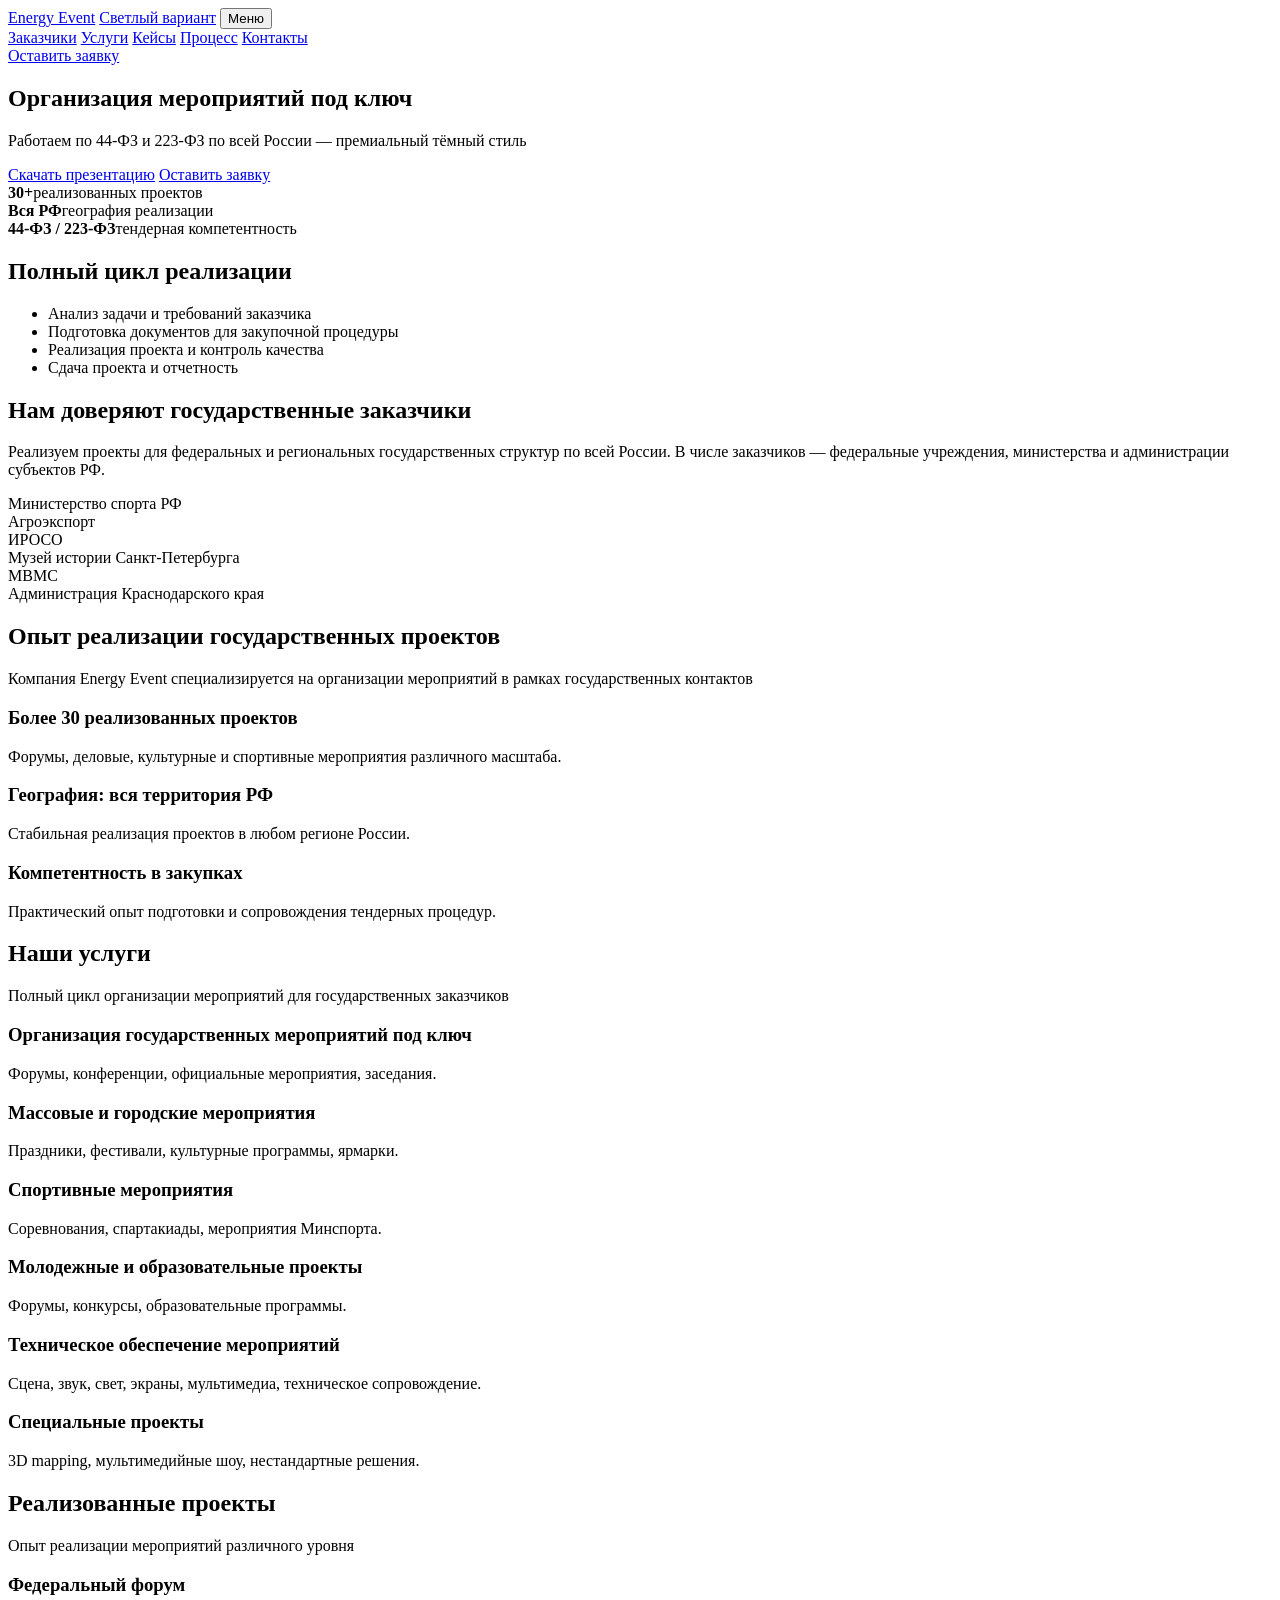
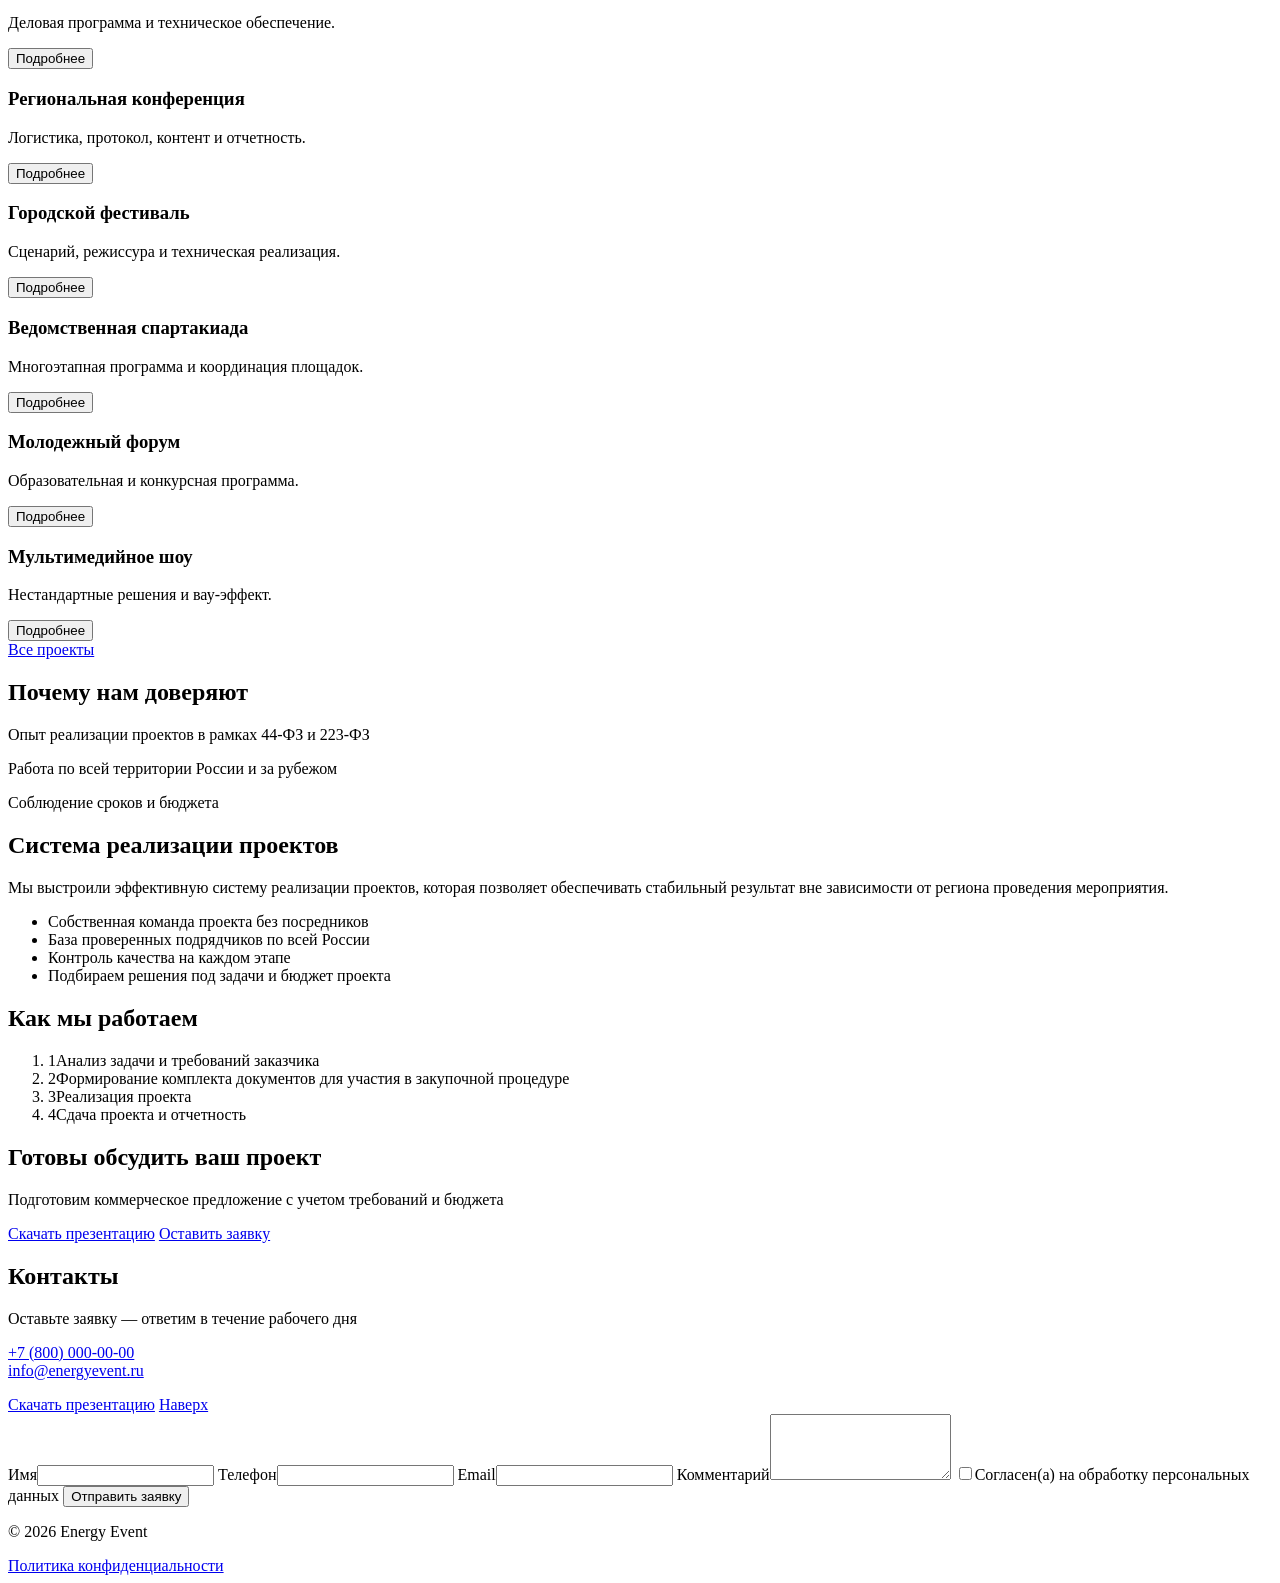
==== index_dark.html @ 1b948b20 "Create index_dark.html" ====
<!doctype html>
<html lang="ru">
  <head>
    <meta charset="UTF-8" />
    <meta name="viewport" content="width=device-width, initial-scale=1.0" />
    <title>Energy Event — Организация мероприятий под ключ</title>
    <meta
      name="description"
      content="Energy Event организует мероприятия под ключ по 44-ФЗ и 223-ФЗ по всей России: от документации до реализации и отчетности."
    />
    <link rel="preconnect" href="https://fonts.googleapis.com" />
    <link rel="preconnect" href="https://fonts.gstatic.com" crossorigin />
    <link
      href="https://fonts.googleapis.com/css2?family=Inter:wght@400;500;600;700;800&display=swap"
      rel="stylesheet"
    />
    <link rel="stylesheet" href="styles_dark.css" />
  </head>
  <body>
    <header class="topbar" id="top">
      <div class="container topbar__content">
        <a class="brand" href="#hero">Energy Event</a>
        <a class="variant-link" href="index.html">Светлый вариант</a>

        <button class="menu-toggle" type="button" aria-expanded="false" aria-controls="menu">Меню</button>
        <nav class="menu" id="menu">
          <a href="#trusted">Заказчики</a>
          <a href="#services">Услуги</a>
          <a href="#cases">Кейсы</a>
          <a href="#process">Процесс</a>
          <a href="#contacts">Контакты</a>
        </nav>

        <a href="#contacts" class="btn btn--ghost">Оставить заявку</a>
      </div>
    </header>

    <main>
      <section class="section hero" id="hero">
        <div class="container hero__grid">
          <div class="hero__content">
            <h1>Организация мероприятий под ключ</h1>
            <p class="lead">Работаем по 44-ФЗ и 223-ФЗ по всей России — премиальный тёмный стиль</p>
            <div class="actions">
              <a href="presentation.pdf" class="btn" download>Скачать презентацию</a>
              <a href="#contacts" class="btn btn--secondary">Оставить заявку</a>
            </div>
            <div class="hero__kpis">
              <div><strong>30+</strong><span>реализованных проектов</span></div>
              <div><strong>Вся РФ</strong><span>география реализации</span></div>
              <div><strong>44-ФЗ / 223-ФЗ</strong><span>тендерная компетентность</span></div>
            </div>
          </div>
          <aside class="hero__panel">
            <h2>Полный цикл реализации</h2>
            <ul class="feature-list">
              <li><span class="dot"></span>Анализ задачи и требований заказчика</li>
              <li><span class="dot"></span>Подготовка документов для закупочной процедуры</li>
              <li><span class="dot"></span>Реализация проекта и контроль качества</li>
              <li><span class="dot"></span>Сдача проекта и отчетность</li>
            </ul>
          </aside>
        </div>
      </section>

      <section class="section section--center" id="trusted">
        <div class="container">
          <h2>Нам доверяют государственные заказчики</h2>
          <p class="section-text">
            Реализуем проекты для федеральных и региональных государственных структур по всей России. В числе
            заказчиков — федеральные учреждения, министерства и администрации субъектов РФ.
          </p>
          <div class="logo-grid" aria-label="Логотипы заказчиков">
            <article class="logo-item">Министерство спорта РФ</article>
            <article class="logo-item">Агроэкспорт</article>
            <article class="logo-item">ИРОСО</article>
            <article class="logo-item">Музей истории Санкт-Петербурга</article>
            <article class="logo-item">МВМС</article>
            <article class="logo-item">Администрация Краснодарского края</article>
          </div>
        </div>
      </section>

      <section class="section section--center" id="stats">
        <div class="container">
          <h2>Опыт реализации государственных проектов</h2>
          <p class="section-text">Компания Energy Event специализируется на организации мероприятий в рамках государственных контактов</p>
          <div class="cards cards--3">
            <article class="card">
              <h3>Более 30 реализованных проектов</h3>
              <p>Форумы, деловые, культурные и спортивные мероприятия различного масштаба.</p>
            </article>
            <article class="card">
              <h3>География: вся территория РФ</h3>
              <p>Стабильная реализация проектов в любом регионе России.</p>
            </article>
            <article class="card">
              <h3>Компетентность в закупках</h3>
              <p>Практический опыт подготовки и сопровождения тендерных процедур.</p>
            </article>
          </div>
        </div>
      </section>

      <section class="section" id="services">
        <div class="container">
          <h2>Наши услуги</h2>
          <p class="section-text section-text--left">Полный цикл организации мероприятий для государственных заказчиков</p>
          <div class="cards cards--3">
            <article class="card"><h3>Организация государственных мероприятий под ключ</h3><p>Форумы, конференции, официальные мероприятия, заседания.</p></article>
            <article class="card"><h3>Массовые и городские мероприятия</h3><p>Праздники, фестивали, культурные программы, ярмарки.</p></article>
            <article class="card"><h3>Спортивные мероприятия</h3><p>Соревнования, спартакиады, мероприятия Минспорта.</p></article>
            <article class="card"><h3>Молодежные и образовательные проекты</h3><p>Форумы, конкурсы, образовательные программы.</p></article>
            <article class="card"><h3>Техническое обеспечение мероприятий</h3><p>Сцена, звук, свет, экраны, мультимедиа, техническое сопровождение.</p></article>
            <article class="card"><h3>Специальные проекты</h3><p>3D mapping, мультимедийные шоу, нестандартные решения.</p></article>
          </div>
        </div>
      </section>

      <section class="section" id="cases">
        <div class="container">
          <h2>Реализованные проекты</h2>
          <p class="section-text section-text--left">Опыт реализации мероприятий различного уровня</p>
          <div class="cards cards--3">
            <article class="case-card" data-case="Федеральный форум" data-detail="Комплексная организация форума на 1 500+ участников: деловая программа, технический продакшн, протокол.">
              <h3>Федеральный форум</h3>
              <p>Деловая программа и техническое обеспечение.</p>
              <button class="btn btn--small case-open" type="button">Подробнее</button>
            </article>
            <article class="case-card" data-case="Региональная конференция" data-detail="Организация конференции для органов власти: регистрация, логистика, контент, отчетность.">
              <h3>Региональная конференция</h3>
              <p>Логистика, протокол, контент и отчетность.</p>
              <button class="btn btn--small case-open" type="button">Подробнее</button>
            </article>
            <article class="case-card" data-case="Городской фестиваль" data-detail="Разработка сценария и продакшн городского события с мультимедийными зонами.">
              <h3>Городской фестиваль</h3>
              <p>Сценарий, режиссура и техническая реализация.</p>
              <button class="btn btn--small case-open" type="button">Подробнее</button>
            </article>
            <article class="case-card" data-case="Спартакиада" data-detail="Проведение ведомственной спартакиады в несколько этапов с церемонией открытия и закрытия.">
              <h3>Ведомственная спартакиада</h3>
              <p>Многоэтапная программа и координация площадок.</p>
              <button class="btn btn--small case-open" type="button">Подробнее</button>
            </article>
            <article class="case-card" data-case="Молодежный форум" data-detail="Образовательный проект с конкурсным треком, наставниками и финальной презентацией работ.">
              <h3>Молодежный форум</h3>
              <p>Образовательная и конкурсная программа.</p>
              <button class="btn btn--small case-open" type="button">Подробнее</button>
            </article>
            <article class="case-card" data-case="Мультимедийное шоу" data-detail="Спецпроект с 3D mapping, синхронизацией света/звука и режиссурой шоу-программы.">
              <h3>Мультимедийное шоу</h3>
              <p>Нестандартные решения и вау-эффект.</p>
              <button class="btn btn--small case-open" type="button">Подробнее</button>
            </article>
          </div>
          <div class="section-cta"><a href="#" class="btn btn--secondary">Все проекты</a></div>
        </div>
      </section>

      <section class="section" id="why-us">
        <div class="container">
          <h2>Почему нам доверяют</h2>
          <div class="cards cards--3">
            <article class="card"><p>Опыт реализации проектов в рамках 44-ФЗ и 223-ФЗ</p></article>
            <article class="card"><p>Работа по всей территории России и за рубежом</p></article>
            <article class="card"><p>Соблюдение сроков и бюджета</p></article>
          </div>
        </div>
      </section>

      <section class="section" id="team-resources">
        <div class="container">
          <h2>Система реализации проектов</h2>
          <p class="section-text section-text--left">
            Мы выстроили эффективную систему реализации проектов, которая позволяет обеспечивать стабильный результат
            вне зависимости от региона проведения мероприятия.
          </p>
          <ul class="feature-list feature-list--split">
            <li><span class="dot"></span>Собственная команда проекта без посредников</li>
            <li><span class="dot"></span>База проверенных подрядчиков по всей России</li>
            <li><span class="dot"></span>Контроль качества на каждом этапе</li>
            <li><span class="dot"></span>Подбираем решения под задачи и бюджет проекта</li>
          </ul>
        </div>
      </section>

      <section class="section section--center" id="process">
        <div class="container">
          <h2>Как мы работаем</h2>
          <ol class="timeline">
            <li><span>1</span>Анализ задачи и требований заказчика</li>
            <li><span>2</span>Формирование комплекта документов для участия в закупочной процедуре</li>
            <li><span>3</span>Реализация проекта</li>
            <li><span>4</span>Сдача проекта и отчетность</li>
          </ol>
        </div>
      </section>

      <section class="section section--center cta" id="cta">
        <div class="container">
          <h2>Готовы обсудить ваш проект</h2>
          <p class="section-text">Подготовим коммерческое предложение с учетом требований и бюджета</p>
          <div class="actions actions--center">
            <a href="presentation.pdf" class="btn" download>Скачать презентацию</a>
            <a href="#contacts" class="btn btn--secondary">Оставить заявку</a>
          </div>
        </div>
      </section>

      <section class="section" id="contacts">
        <div class="container contacts">
          <div>
            <h2>Контакты</h2>
            <p class="section-text section-text--left">Оставьте заявку — ответим в течение рабочего дня</p>
            <p class="contact-links"><a href="tel:+78000000000">+7 (800) 000-00-00</a><br /><a href="mailto:info@energyevent.ru">info@energyevent.ru</a></p>
            <div class="actions">
              <a href="presentation.pdf" class="btn" download>Скачать презентацию</a>
              <a href="#top" class="btn btn--secondary">Наверх</a>
            </div>
          </div>

          <form class="contact-form" id="lead-form">
            <label>Имя<input type="text" name="name" required /></label>
            <label>Телефон<input type="tel" name="phone" required /></label>
            <label>Email<input type="email" name="email" required /></label>
            <label>Комментарий<textarea name="message" rows="4"></textarea></label>
            <label class="consent"><input type="checkbox" required /><span>Согласен(а) на обработку персональных данных</span></label>
            <button type="submit" class="btn">Отправить заявку</button>
            <p class="form-status" id="form-status" aria-live="polite"></p>
          </form>
        </div>
      </section>
    </main>

    <footer class="footer">
      <div class="container">
        <p>© 2026 Energy Event</p>
        <a href="#">Политика конфиденциальности</a>
      </div>
    </footer>

    <dialog class="case-modal" id="case-modal">
      <article>
        <h3 id="case-modal-title"></h3>
        <p id="case-modal-text"></p>
        <button class="btn btn--secondary" id="case-modal-close" type="button">Закрыть</button>
      </article>
    </dialog>

    <script src="script.js"></script>
  </body>
</html>
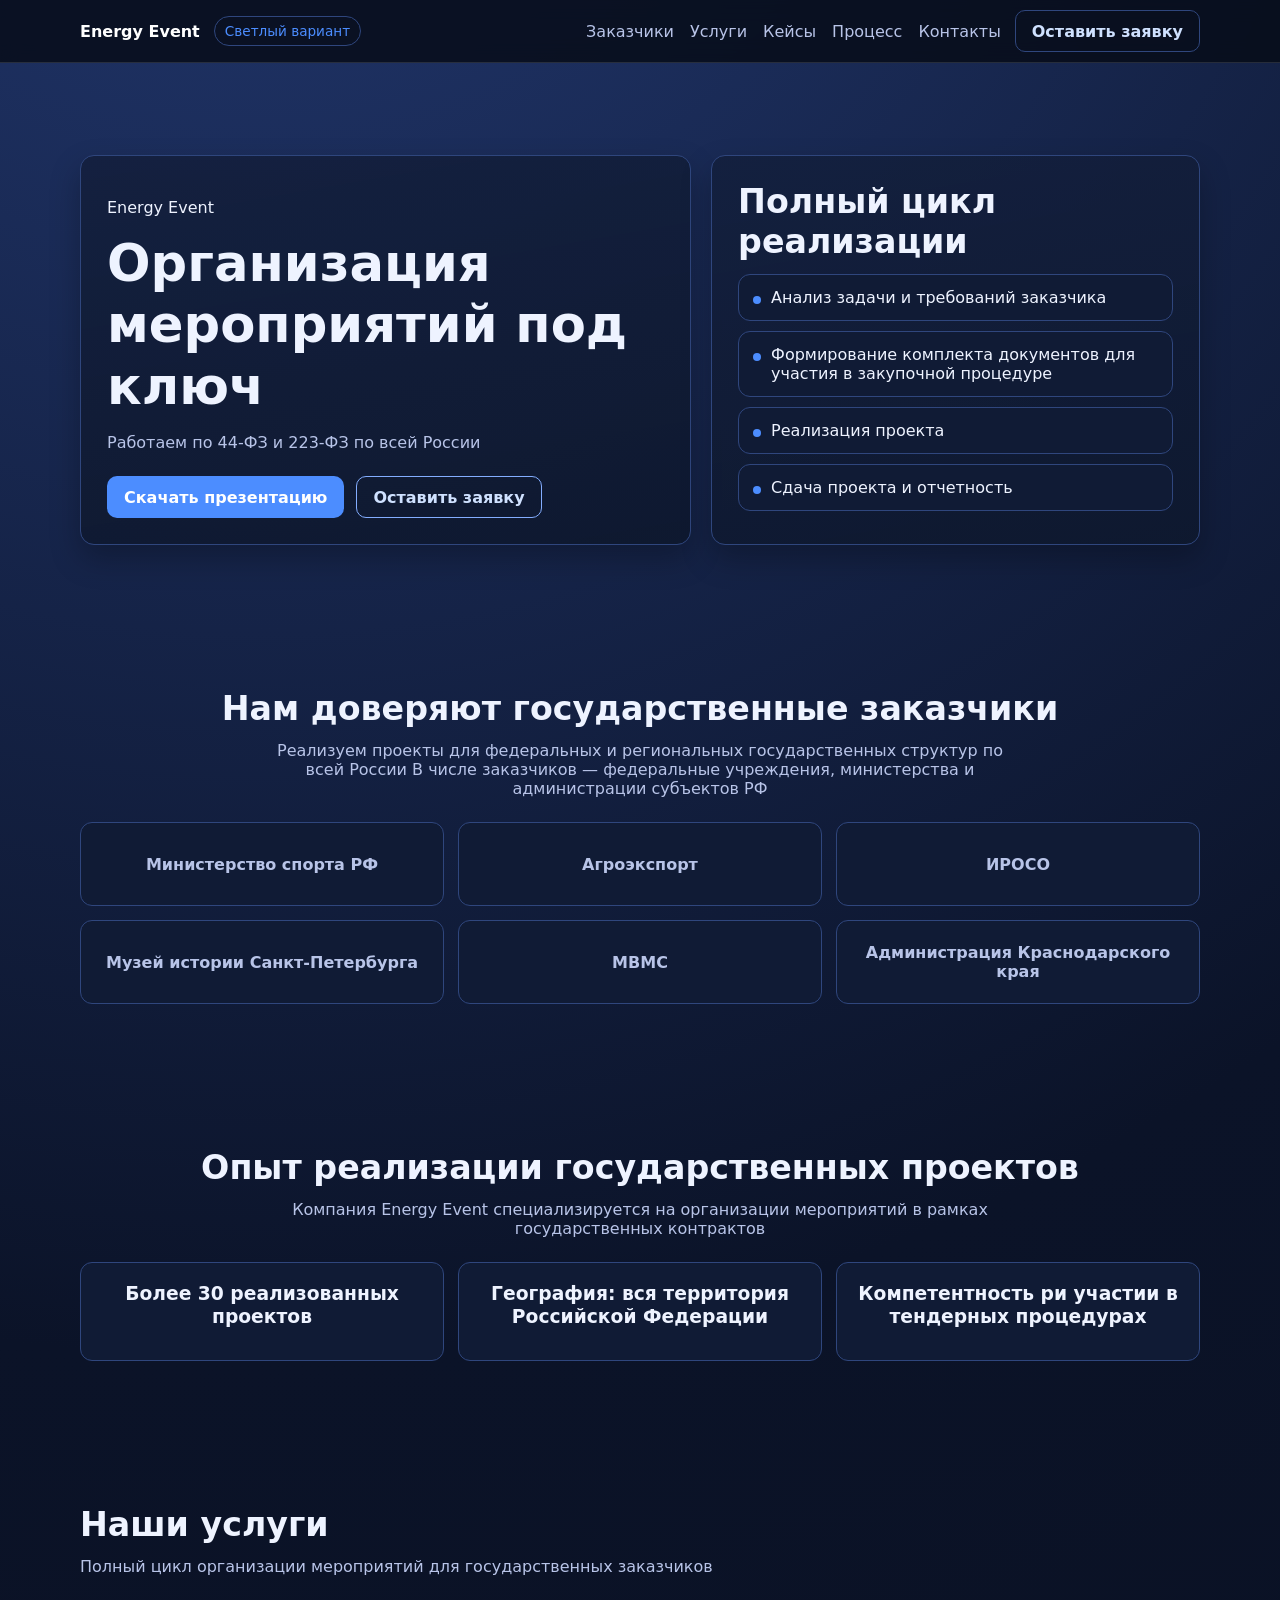
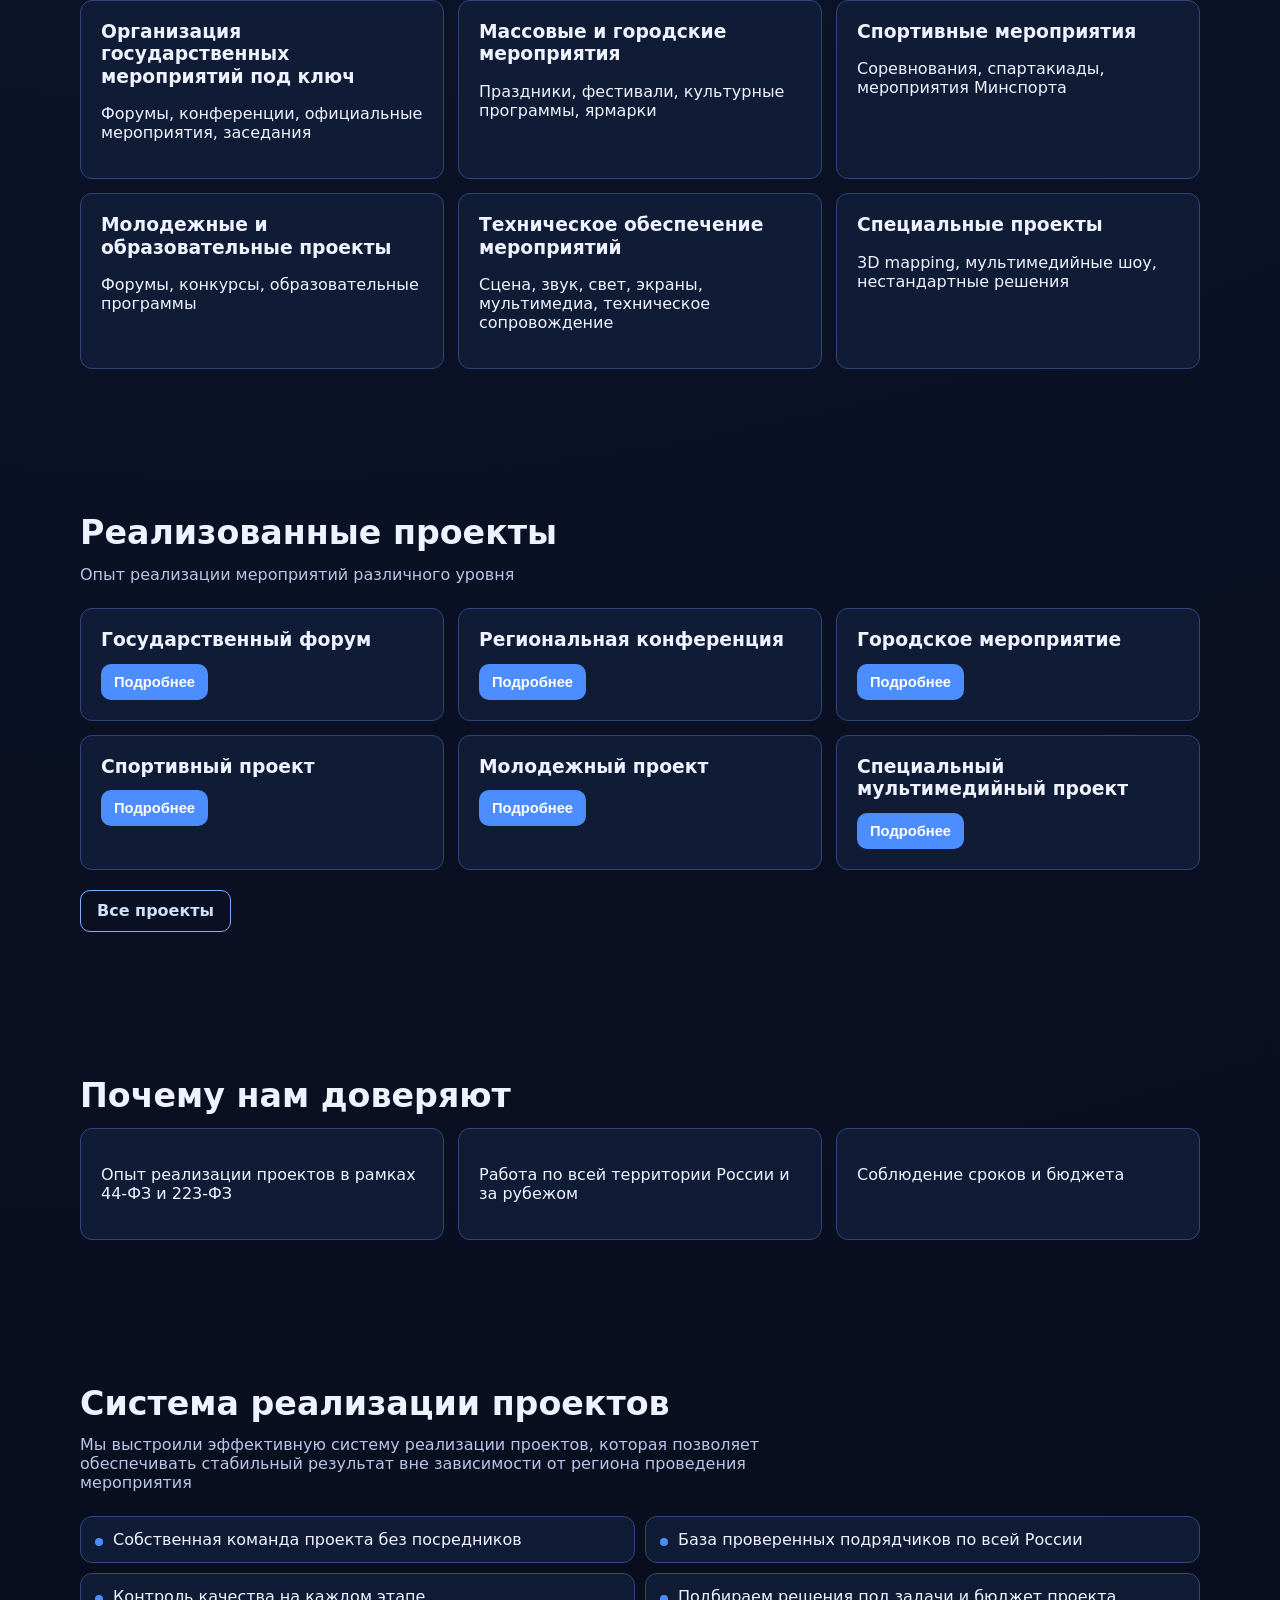
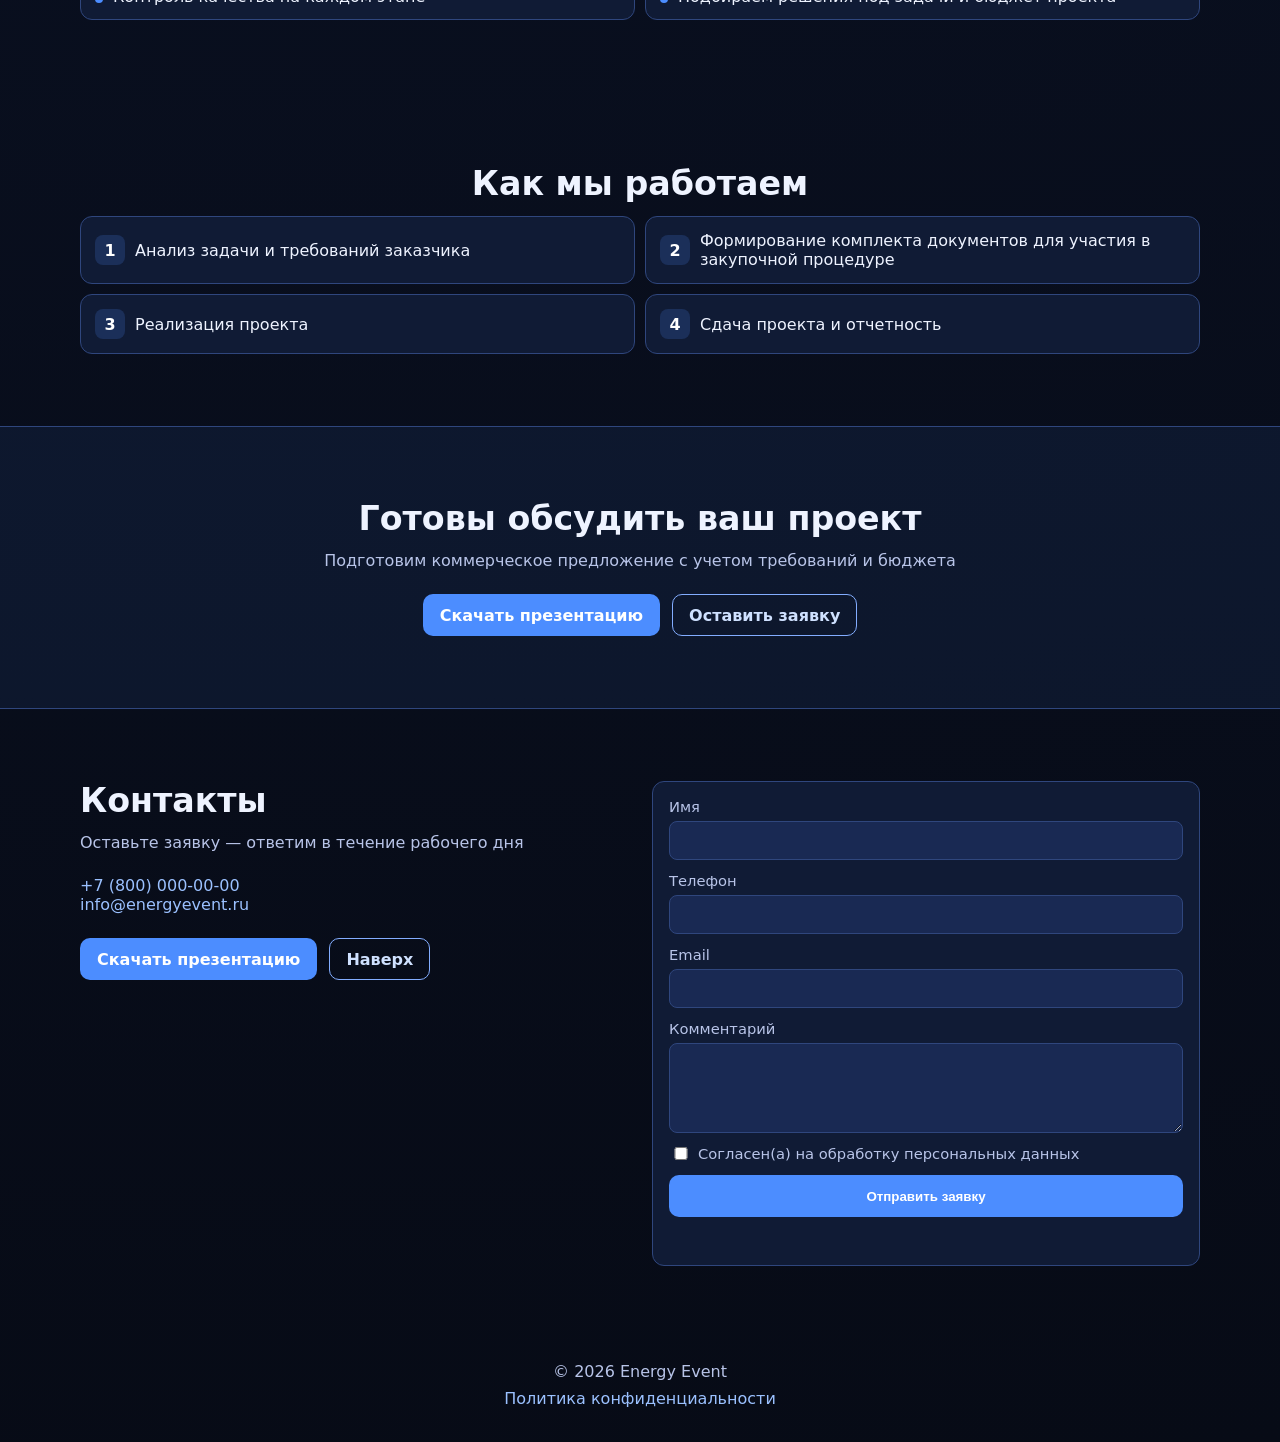
==== commit 0a757e5d: "Update index_dark.html" ====
--- a/index_dark.html
+++ b/index_dark.html
@@ -6,14 +6,11 @@
     <title>Energy Event — Организация мероприятий под ключ</title>
     <meta
       name="description"
-      content="Energy Event организует мероприятия под ключ по 44-ФЗ и 223-ФЗ по всей России: от документации до реализации и отчетности."
+      content="Организация мероприятий под ключ для государственных заказчиков по 44-ФЗ и 223-ФЗ по всей России"
     />
     <link rel="preconnect" href="https://fonts.googleapis.com" />
     <link rel="preconnect" href="https://fonts.gstatic.com" crossorigin />
-    <link
-      href="https://fonts.googleapis.com/css2?family=Inter:wght@400;500;600;700;800&display=swap"
-      rel="stylesheet"
-    />
+    <link href="https://fonts.googleapis.com/css2?family=Manrope:wght@400;500;600;700;800&display=swap" rel="stylesheet" />
     <link rel="stylesheet" href="styles_dark.css" />
   </head>
   <body>
@@ -38,25 +35,21 @@
     <main>
       <section class="section hero" id="hero">
         <div class="container hero__grid">
-          <div class="hero__content">
+          <div class="hero__content glass">
+            <p class="eyebrow">Energy Event</p>
             <h1>Организация мероприятий под ключ</h1>
-            <p class="lead">Работаем по 44-ФЗ и 223-ФЗ по всей России — премиальный тёмный стиль</p>
+            <p class="lead">Работаем по 44-ФЗ и 223-ФЗ по всей России</p>
             <div class="actions">
               <a href="presentation.pdf" class="btn" download>Скачать презентацию</a>
               <a href="#contacts" class="btn btn--secondary">Оставить заявку</a>
             </div>
-            <div class="hero__kpis">
-              <div><strong>30+</strong><span>реализованных проектов</span></div>
-              <div><strong>Вся РФ</strong><span>география реализации</span></div>
-              <div><strong>44-ФЗ / 223-ФЗ</strong><span>тендерная компетентность</span></div>
-            </div>
-          </div>
-          <aside class="hero__panel">
+          </div>
+          <aside class="hero__panel glass">
             <h2>Полный цикл реализации</h2>
             <ul class="feature-list">
               <li><span class="dot"></span>Анализ задачи и требований заказчика</li>
-              <li><span class="dot"></span>Подготовка документов для закупочной процедуры</li>
-              <li><span class="dot"></span>Реализация проекта и контроль качества</li>
+              <li><span class="dot"></span>Формирование комплекта документов для участия в закупочной процедуре</li>
+              <li><span class="dot"></span>Реализация проекта</li>
               <li><span class="dot"></span>Сдача проекта и отчетность</li>
             </ul>
           </aside>
@@ -67,8 +60,8 @@
         <div class="container">
           <h2>Нам доверяют государственные заказчики</h2>
           <p class="section-text">
-            Реализуем проекты для федеральных и региональных государственных структур по всей России. В числе
-            заказчиков — федеральные учреждения, министерства и администрации субъектов РФ.
+            Реализуем проекты для федеральных и региональных государственных структур по всей России
+            В числе заказчиков — федеральные учреждения, министерства и администрации субъектов РФ
           </p>
           <div class="logo-grid" aria-label="Логотипы заказчиков">
             <article class="logo-item">Министерство спорта РФ</article>
@@ -84,19 +77,16 @@
       <section class="section section--center" id="stats">
         <div class="container">
           <h2>Опыт реализации государственных проектов</h2>
-          <p class="section-text">Компания Energy Event специализируется на организации мероприятий в рамках государственных контактов</p>
+          <p class="section-text">Компания Energy Event специализируется на организации мероприятий в рамках государственных контрактов</p>
           <div class="cards cards--3">
             <article class="card">
               <h3>Более 30 реализованных проектов</h3>
-              <p>Форумы, деловые, культурные и спортивные мероприятия различного масштаба.</p>
             </article>
             <article class="card">
-              <h3>География: вся территория РФ</h3>
-              <p>Стабильная реализация проектов в любом регионе России.</p>
+              <h3>География: вся территория Российской Федерации</h3>
             </article>
             <article class="card">
-              <h3>Компетентность в закупках</h3>
-              <p>Практический опыт подготовки и сопровождения тендерных процедур.</p>
+              <h3>Компетентность ри участии в тендерных процедурах</h3>
             </article>
           </div>
         </div>
@@ -107,12 +97,12 @@
           <h2>Наши услуги</h2>
           <p class="section-text section-text--left">Полный цикл организации мероприятий для государственных заказчиков</p>
           <div class="cards cards--3">
-            <article class="card"><h3>Организация государственных мероприятий под ключ</h3><p>Форумы, конференции, официальные мероприятия, заседания.</p></article>
-            <article class="card"><h3>Массовые и городские мероприятия</h3><p>Праздники, фестивали, культурные программы, ярмарки.</p></article>
-            <article class="card"><h3>Спортивные мероприятия</h3><p>Соревнования, спартакиады, мероприятия Минспорта.</p></article>
-            <article class="card"><h3>Молодежные и образовательные проекты</h3><p>Форумы, конкурсы, образовательные программы.</p></article>
-            <article class="card"><h3>Техническое обеспечение мероприятий</h3><p>Сцена, звук, свет, экраны, мультимедиа, техническое сопровождение.</p></article>
-            <article class="card"><h3>Специальные проекты</h3><p>3D mapping, мультимедийные шоу, нестандартные решения.</p></article>
+            <article class="card"><h3>Организация государственных мероприятий под ключ</h3><p>Форумы, конференции, официальные мероприятия, заседания</p></article>
+            <article class="card"><h3>Массовые и городские мероприятия</h3><p>Праздники, фестивали, культурные программы, ярмарки</p></article>
+            <article class="card"><h3>Спортивные мероприятия</h3><p>Соревнования, спартакиады, мероприятия Минспорта</p></article>
+            <article class="card"><h3>Молодежные и образовательные проекты</h3><p>Форумы, конкурсы, образовательные программы</p></article>
+            <article class="card"><h3>Техническое обеспечение мероприятий</h3><p>Сцена, звук, свет, экраны, мультимедиа, техническое сопровождение</p></article>
+            <article class="card"><h3>Специальные проекты</h3><p>3D mapping, мультимедийные шоу, нестандартные решения</p></article>
           </div>
         </div>
       </section>
@@ -122,34 +112,34 @@
           <h2>Реализованные проекты</h2>
           <p class="section-text section-text--left">Опыт реализации мероприятий различного уровня</p>
           <div class="cards cards--3">
-            <article class="case-card" data-case="Федеральный форум" data-detail="Комплексная организация форума на 1 500+ участников: деловая программа, технический продакшн, протокол.">
-              <h3>Федеральный форум</h3>
-              <p>Деловая программа и техническое обеспечение.</p>
-              <button class="btn btn--small case-open" type="button">Подробнее</button>
-            </article>
-            <article class="case-card" data-case="Региональная конференция" data-detail="Организация конференции для органов власти: регистрация, логистика, контент, отчетность.">
+            <article class="case-card" data-case="Государственный форум" data-detail="Подробное описание кейса добавляется после предоставления материалов">
+              <div class="case-image case-image--1" aria-hidden="true"></div>
+              <h3>Государственный форум</h3>
+              <button class="btn btn--small case-open" type="button">Подробнее</button>
+            </article>
+            <article class="case-card" data-case="Региональная конференция" data-detail="Подробное описание кейса добавляется после предоставления материалов">
+              <div class="case-image case-image--2" aria-hidden="true"></div>
               <h3>Региональная конференция</h3>
-              <p>Логистика, протокол, контент и отчетность.</p>
-              <button class="btn btn--small case-open" type="button">Подробнее</button>
-            </article>
-            <article class="case-card" data-case="Городской фестиваль" data-detail="Разработка сценария и продакшн городского события с мультимедийными зонами.">
-              <h3>Городской фестиваль</h3>
-              <p>Сценарий, режиссура и техническая реализация.</p>
-              <button class="btn btn--small case-open" type="button">Подробнее</button>
-            </article>
-            <article class="case-card" data-case="Спартакиада" data-detail="Проведение ведомственной спартакиады в несколько этапов с церемонией открытия и закрытия.">
-              <h3>Ведомственная спартакиада</h3>
-              <p>Многоэтапная программа и координация площадок.</p>
-              <button class="btn btn--small case-open" type="button">Подробнее</button>
-            </article>
-            <article class="case-card" data-case="Молодежный форум" data-detail="Образовательный проект с конкурсным треком, наставниками и финальной презентацией работ.">
-              <h3>Молодежный форум</h3>
-              <p>Образовательная и конкурсная программа.</p>
-              <button class="btn btn--small case-open" type="button">Подробнее</button>
-            </article>
-            <article class="case-card" data-case="Мультимедийное шоу" data-detail="Спецпроект с 3D mapping, синхронизацией света/звука и режиссурой шоу-программы.">
-              <h3>Мультимедийное шоу</h3>
-              <p>Нестандартные решения и вау-эффект.</p>
+              <button class="btn btn--small case-open" type="button">Подробнее</button>
+            </article>
+            <article class="case-card" data-case="Городское мероприятие" data-detail="Подробное описание кейса добавляется после предоставления материалов">
+              <div class="case-image case-image--3" aria-hidden="true"></div>
+              <h3>Городское мероприятие</h3>
+              <button class="btn btn--small case-open" type="button">Подробнее</button>
+            </article>
+            <article class="case-card" data-case="Спортивный проект" data-detail="Подробное описание кейса добавляется после предоставления материалов">
+              <div class="case-image case-image--4" aria-hidden="true"></div>
+              <h3>Спортивный проект</h3>
+              <button class="btn btn--small case-open" type="button">Подробнее</button>
+            </article>
+            <article class="case-card" data-case="Молодежный проект" data-detail="Подробное описание кейса добавляется после предоставления материалов">
+              <div class="case-image case-image--5" aria-hidden="true"></div>
+              <h3>Молодежный проект</h3>
+              <button class="btn btn--small case-open" type="button">Подробнее</button>
+            </article>
+            <article class="case-card" data-case="Специальный мультимедийный проект" data-detail="Подробное описание кейса добавляется после предоставления материалов">
+              <div class="case-image case-image--6" aria-hidden="true"></div>
+              <h3>Специальный мультимедийный проект</h3>
               <button class="btn btn--small case-open" type="button">Подробнее</button>
             </article>
           </div>
@@ -172,8 +162,7 @@
         <div class="container">
           <h2>Система реализации проектов</h2>
           <p class="section-text section-text--left">
-            Мы выстроили эффективную систему реализации проектов, которая позволяет обеспечивать стабильный результат
-            вне зависимости от региона проведения мероприятия.
+            Мы выстроили эффективную систему реализации проектов, которая позволяет обеспечивать стабильный результат вне зависимости от региона проведения мероприятия
           </p>
           <ul class="feature-list feature-list--split">
             <li><span class="dot"></span>Собственная команда проекта без посредников</li>
--- a/styles_dark.css
+++ b/styles_dark.css
@@ -0,0 +1,114 @@
+:root {
+  --bg: #070b16;
+  --surface: #101b35;
+  --text: #eef3ff;
+  --muted: #b8c4e8;
+  --primary: #4c8dff;
+  --primary-dark: #3b76db;
+  --border: #2f467d;
+  --radius: 14px;
+}
+* { box-sizing: border-box; }
+html { scroll-behavior: smooth; }
+body {
+  margin: 0;
+  font-family: Inter, system-ui, sans-serif;
+  color: var(--text);
+  background: radial-gradient(circle at 20% -10%, #243b76 0%, #0b1328 35%, #070b16 100%);
+}
+.container { width: min(1120px, 92%); margin: 0 auto; }
+.section { padding: 72px 0; }
+.section--center { text-align: center; }
+h1, h2, h3 { margin: 0 0 12px; line-height: 1.2; }
+h1 { font-size: clamp(2rem, 4vw, 3.2rem); }
+h2 { font-size: clamp(1.5rem, 2.6vw, 2.1rem); }
+.lead, .section-text { color: var(--muted); max-width: 760px; }
+.section-text { margin: 0 auto 24px; }
+.section-text--left { margin-left: 0; }
+
+.topbar {
+  position: sticky; top: 0; z-index: 20;
+  background: rgba(7,11,22,.82);
+  border-bottom: 1px solid rgba(255,255,255,.12);
+  backdrop-filter: blur(10px);
+}
+.topbar__content { display:flex; align-items:center; gap:14px; padding:10px 0; }
+.brand { color: #fff; text-decoration:none; font-weight:800; }
+.variant-link { font-size:.85rem; color: var(--primary); text-decoration:none; border:1px solid var(--border); padding:6px 10px; border-radius:999px; }
+.menu { display:flex; gap:16px; margin-left:auto; }
+.menu a { color: var(--muted); text-decoration:none; font-weight:500; }
+.menu a:hover { color: #fff; }
+.menu-toggle { display:none; }
+
+.hero { padding-top: 92px; }
+.hero__grid { display:grid; grid-template-columns: 1.25fr 1fr; gap: 20px; }
+.hero__content, .hero__panel {
+  background: linear-gradient(170deg, rgba(19,31,61,.9), rgba(14,24,46,.94));
+  border: 1px solid var(--border);
+  border-radius: var(--radius);
+  padding: 26px;
+  box-shadow: 0 14px 30px rgba(0,0,0,.25);
+}
+.actions { display:flex; gap:12px; flex-wrap:wrap; margin-top: 24px; }
+.actions--center { justify-content:center; }
+.btn {
+  display:inline-flex; align-items:center; justify-content:center;
+  min-height:42px; padding:10px 16px; border-radius:10px;
+  border:1px solid transparent; background: var(--primary);
+  color:#fff; text-decoration:none; font-weight:600; cursor:pointer;
+}
+.btn:hover { background: var(--primary-dark); }
+.btn--secondary { background: transparent; border-color: #83adff; color: #cfe1ff; }
+.btn--ghost { background: transparent; border-color: var(--border); color: #cfe1ff; }
+.btn--small { min-height: 36px; padding: 8px 12px; font-size: .92rem; }
+
+.hero__kpis { margin-top: 22px; display:grid; grid-template-columns: repeat(3,1fr); gap:10px; }
+.hero__kpis div { border:1px solid var(--border); border-radius:12px; padding:12px; text-align:center; background: rgba(76,141,255,.08); }
+.hero__kpis strong { display:block; font-size:1rem; }
+.hero__kpis span { color: var(--muted); font-size:.84rem; }
+
+.logo-grid, .cards { display:grid; gap:14px; }
+.logo-grid { grid-template-columns: repeat(3,1fr); }
+.logo-item, .card, .case-card, .feature-list li, .timeline li, .contact-form {
+  background: var(--surface);
+  border: 1px solid var(--border);
+  border-radius: 12px;
+}
+.logo-item { min-height:84px; display:flex; align-items:center; justify-content:center; text-align:center; padding:14px; color: var(--muted); font-weight:600; }
+.cards--3 { grid-template-columns: repeat(3,1fr); }
+.card, .case-card { padding:20px; }
+.feature-list { list-style:none; margin:0; padding:0; display:grid; gap:10px; }
+.feature-list li { padding:13px 14px; display:flex; gap:10px; align-items:flex-start; }
+.feature-list--split { grid-template-columns: repeat(2,1fr); }
+.dot { width:8px; height:8px; border-radius:999px; background: var(--primary); margin-top:8px; flex:0 0 8px; }
+.case-card { transition:.2s; }
+.case-card:hover { transform: translateY(-3px); box-shadow:0 10px 20px rgba(0,0,0,.25); }
+.section-cta { margin-top:20px; }
+
+.timeline { list-style:none; margin:0; padding:0; display:grid; grid-template-columns:repeat(2,1fr); gap:10px; text-align:left; }
+.timeline li { padding:14px; display:grid; grid-template-columns:30px 1fr; gap:10px; align-items:center; }
+.timeline span { width:30px; height:30px; border-radius:8px; background: rgba(76,141,255,.18); color:#fff; display:grid; place-items:center; font-weight:700; }
+
+.cta { border-top:1px solid var(--border); border-bottom:1px solid var(--border); background: rgba(76,141,255,.08); }
+.contacts { display:grid; grid-template-columns:1fr 1fr; gap:24px; }
+.contact-links a, .footer a { color:#9bc1ff; text-decoration:none; }
+.contact-form { display:grid; gap:12px; padding:16px; }
+label { display:grid; gap:6px; color: var(--muted); font-size:.92rem; }
+input, textarea { width:100%; border:1px solid var(--border); border-radius:8px; padding:10px 12px; background:#192953; color:#fff; font:inherit; }
+.consent { grid-template-columns:auto 1fr; align-items:flex-start; }
+.consent input { width:16px; margin-top:2px; }
+.form-status { min-height:20px; margin:0; color:#9bc1ff; }
+.footer { text-align:center; color:var(--muted); padding:24px 0 34px; }
+.footer p { margin:0 0 8px; }
+
+.case-modal { max-width:540px; width: calc(100% - 32px); border:1px solid var(--border); border-radius:12px; padding:0; background:#101b35; color:#fff; }
+.case-modal article { padding:20px; }
+.case-modal::backdrop { background: rgba(3,7,16,.65); }
+
+@media (max-width:980px) {
+  .topbar__content { flex-wrap: wrap; }
+  .menu-toggle { display:inline-flex; align-items:center; justify-content:center; min-height:38px; padding:8px 12px; border-radius:10px; border:1px solid var(--border); background:transparent; color:#fff; }
+  .menu { display:none; position:absolute; top:56px; left:0; right:0; width:min(1120px,92%); margin:0 auto; padding:12px; border:1px solid var(--border); border-radius:12px; background:#101b35; flex-wrap:wrap; }
+  .menu.is-open { display:flex; }
+  .hero__grid, .cards--3, .feature-list--split, .timeline, .contacts, .logo-grid, .hero__kpis { grid-template-columns:1fr; }
+}
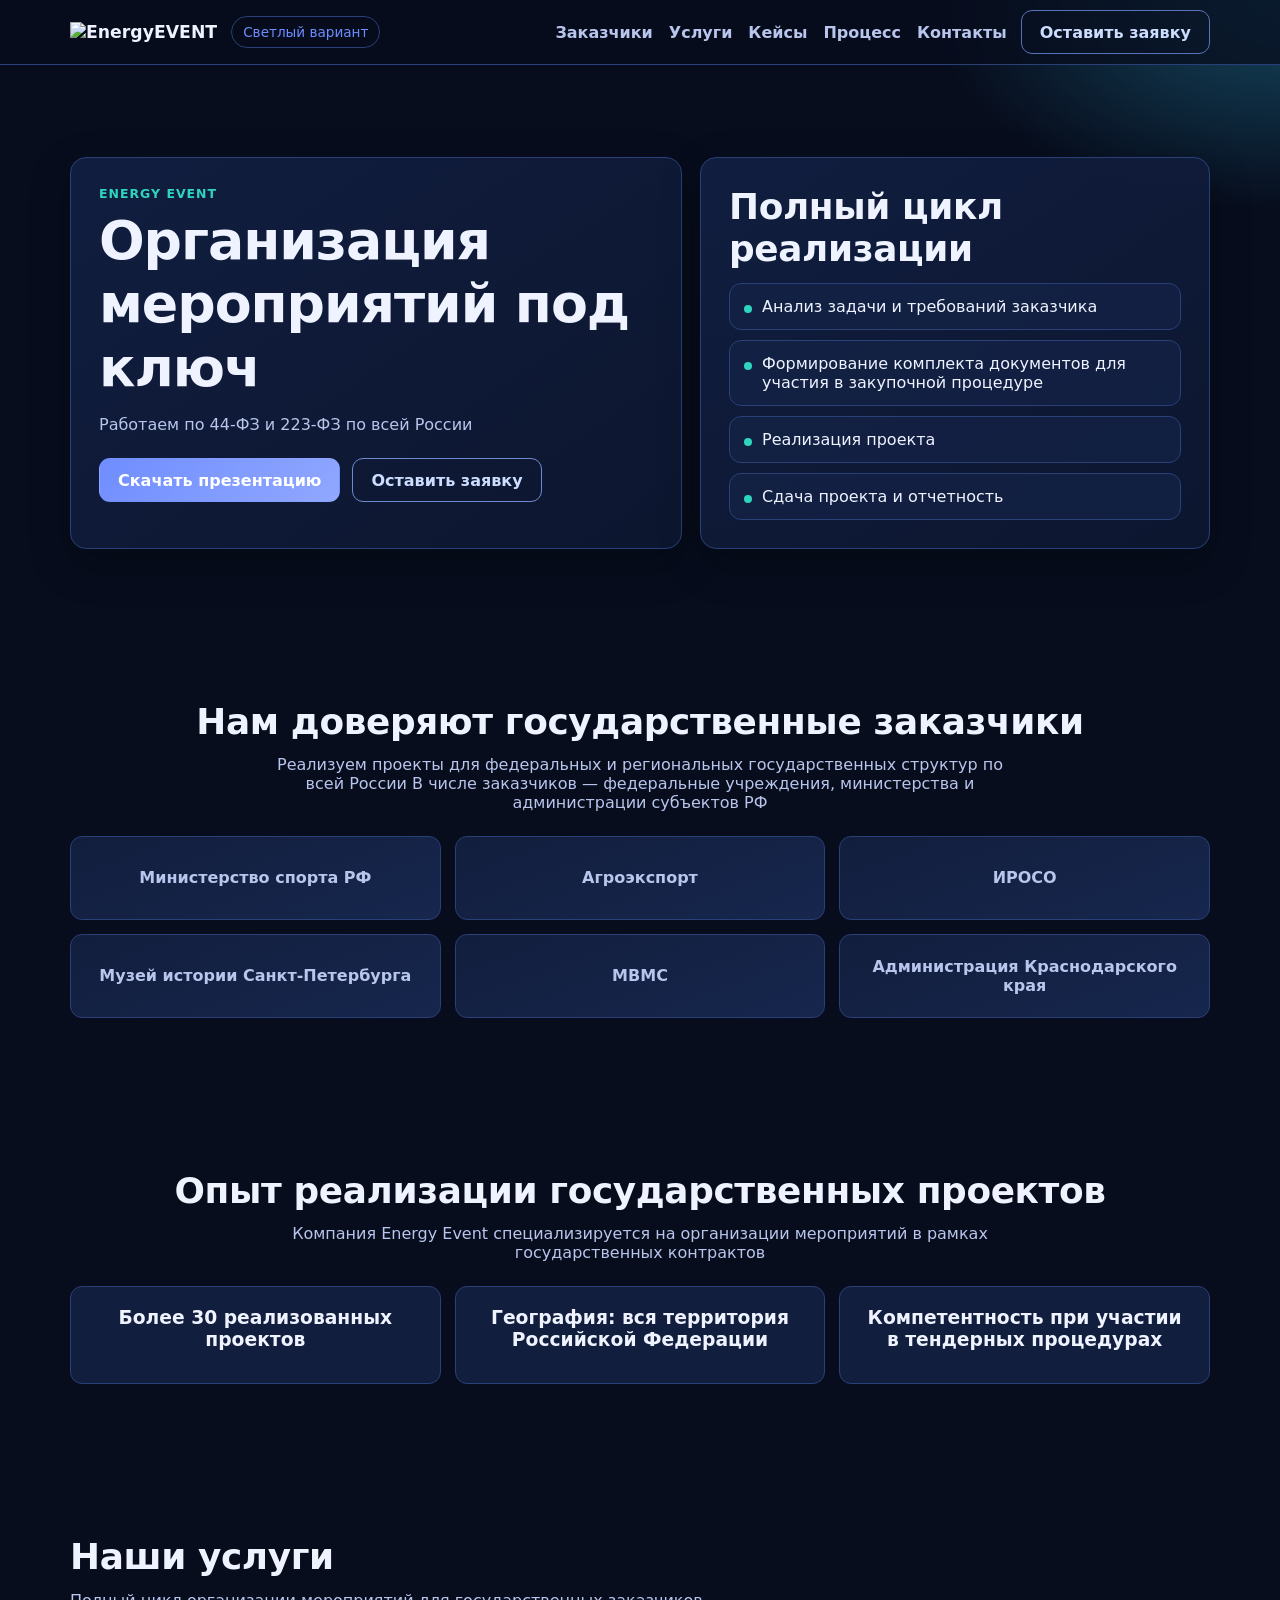
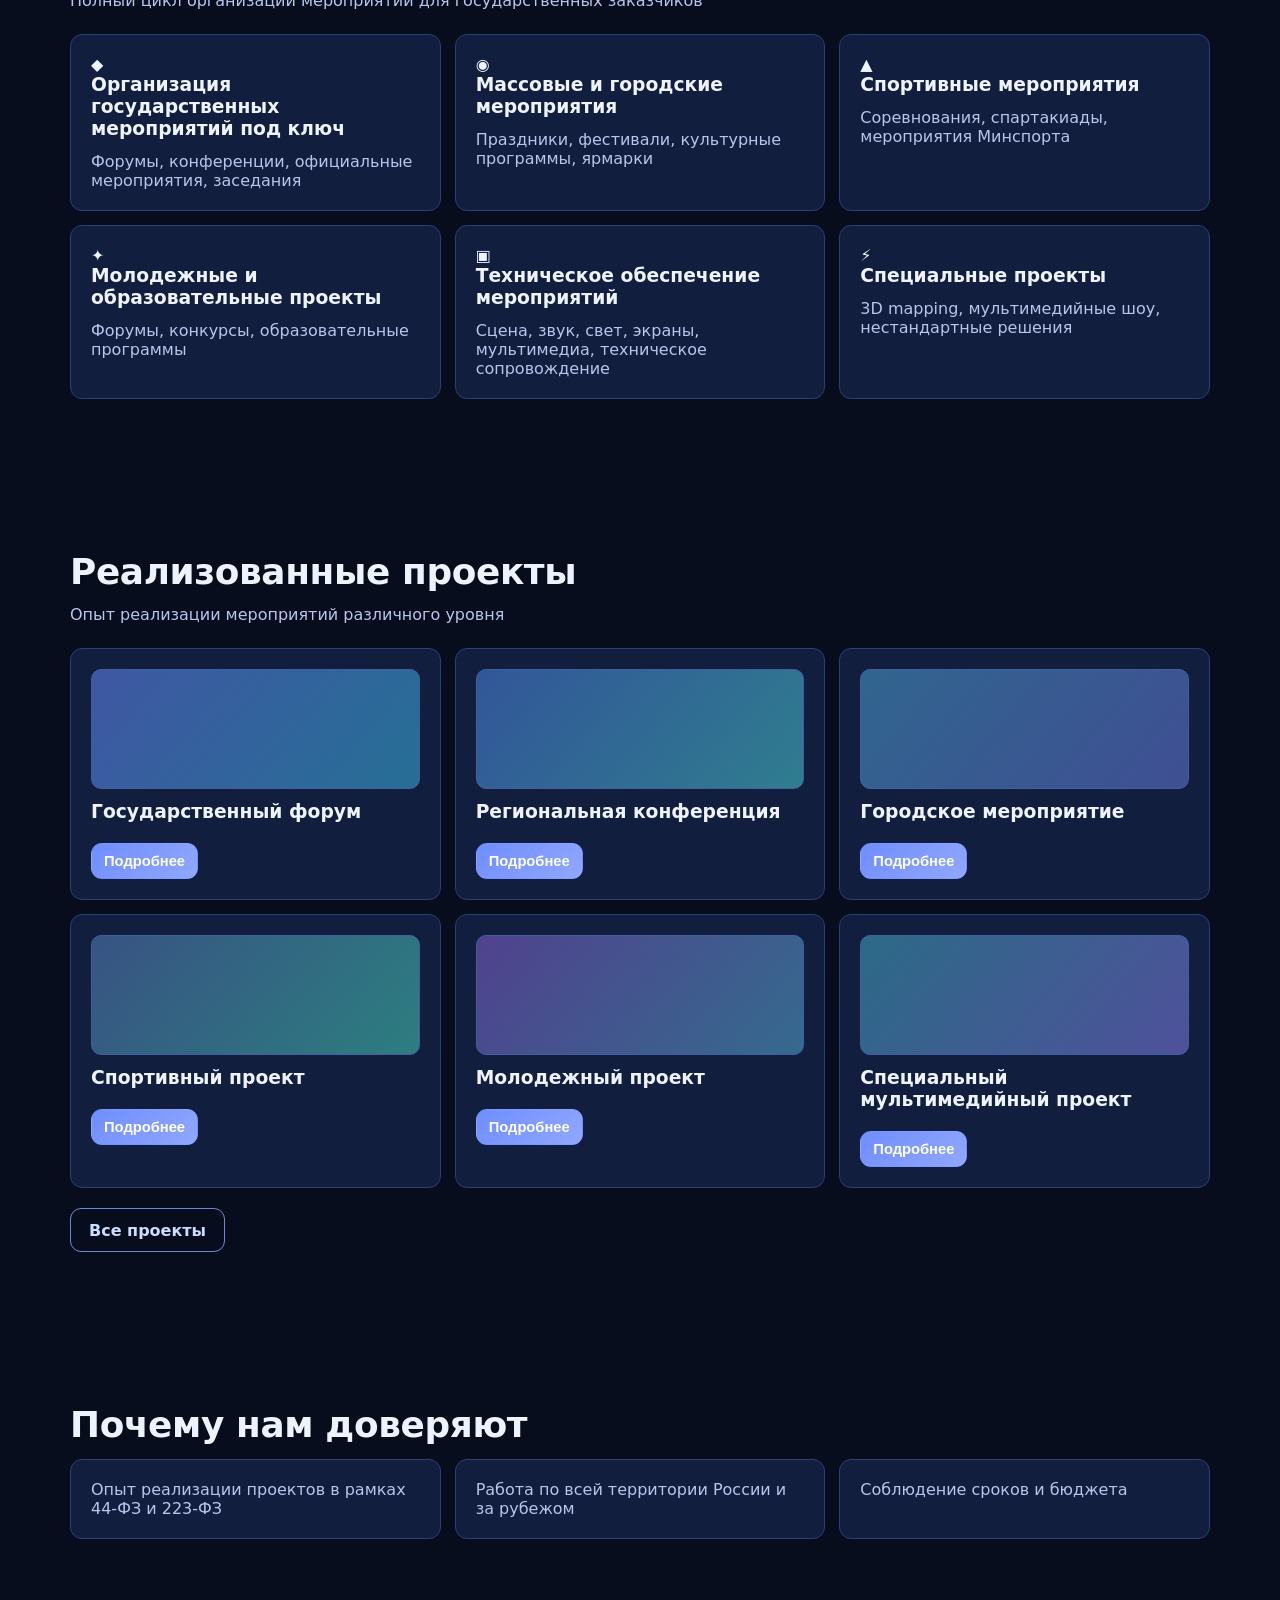
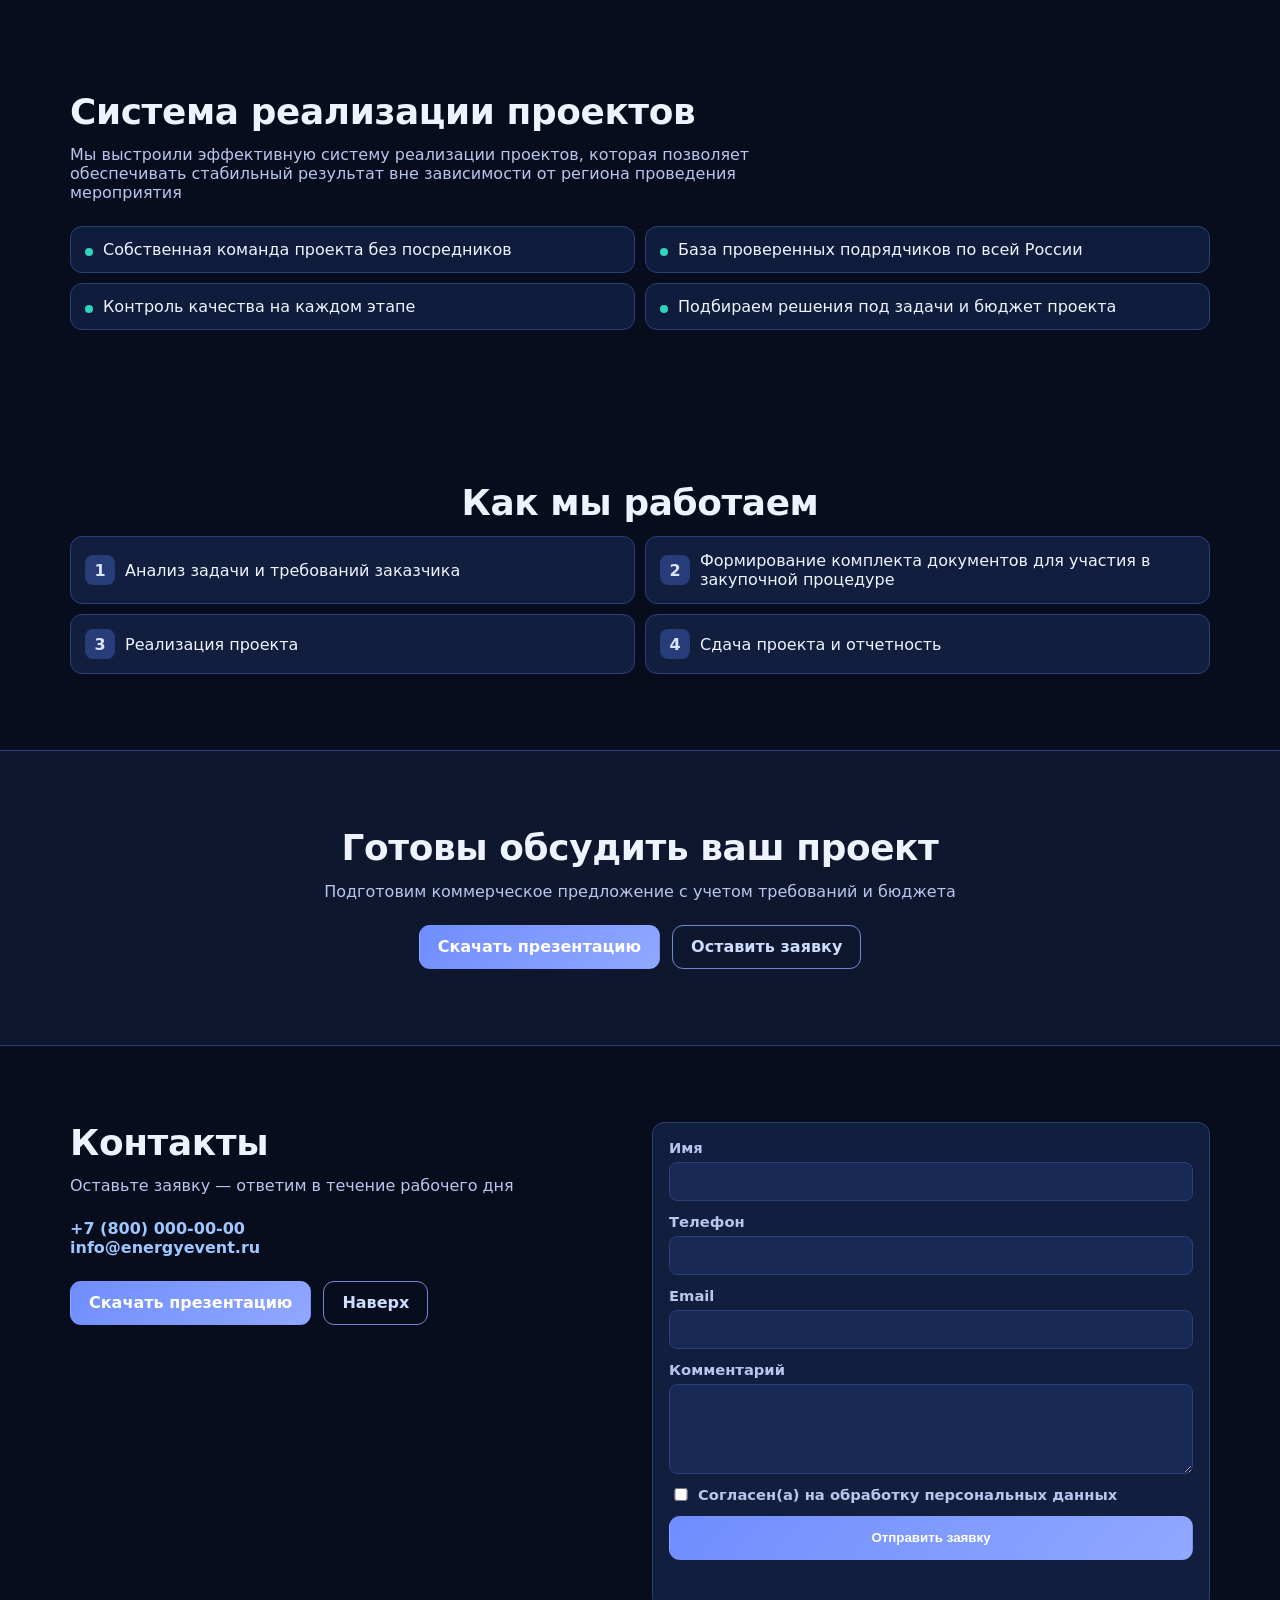
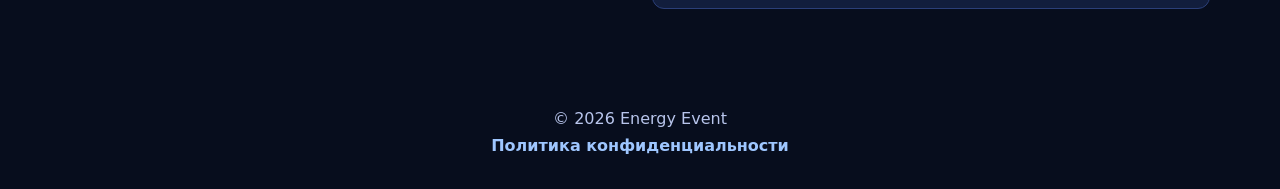
==== commit 0b12c35a: "Update brand logo and service cards in index_dark.html" ====
--- a/index_dark.html
+++ b/index_dark.html
@@ -16,7 +16,7 @@
   <body>
     <header class="topbar" id="top">
       <div class="container topbar__content">
-        <a class="brand" href="#hero">Energy Event</a>
+        <a class="brand" href="#hero"><img src="logo-energy.svg" alt="Energy" class="brand-logo" /><span class="brand-sub">EVENT</span></a>
         <a class="variant-link" href="index.html">Светлый вариант</a>
 
         <button class="menu-toggle" type="button" aria-expanded="false" aria-controls="menu">Меню</button>
@@ -86,7 +86,7 @@
               <h3>География: вся территория Российской Федерации</h3>
             </article>
             <article class="card">
-              <h3>Компетентность ри участии в тендерных процедурах</h3>
+              <h3>Компетентность при участии в тендерных процедурах</h3>
             </article>
           </div>
         </div>
@@ -97,12 +97,12 @@
           <h2>Наши услуги</h2>
           <p class="section-text section-text--left">Полный цикл организации мероприятий для государственных заказчиков</p>
           <div class="cards cards--3">
-            <article class="card"><h3>Организация государственных мероприятий под ключ</h3><p>Форумы, конференции, официальные мероприятия, заседания</p></article>
-            <article class="card"><h3>Массовые и городские мероприятия</h3><p>Праздники, фестивали, культурные программы, ярмарки</p></article>
-            <article class="card"><h3>Спортивные мероприятия</h3><p>Соревнования, спартакиады, мероприятия Минспорта</p></article>
-            <article class="card"><h3>Молодежные и образовательные проекты</h3><p>Форумы, конкурсы, образовательные программы</p></article>
-            <article class="card"><h3>Техническое обеспечение мероприятий</h3><p>Сцена, звук, свет, экраны, мультимедиа, техническое сопровождение</p></article>
-            <article class="card"><h3>Специальные проекты</h3><p>3D mapping, мультимедийные шоу, нестандартные решения</p></article>
+            <article class="card service-card"><span class="service-icon">◆</span><h3>Организация государственных мероприятий под ключ</h3><p>Форумы, конференции, официальные мероприятия, заседания</p></article>
+            <article class="card service-card"><span class="service-icon">◉</span><h3>Массовые и городские мероприятия</h3><p>Праздники, фестивали, культурные программы, ярмарки</p></article>
+            <article class="card service-card"><span class="service-icon">▲</span><h3>Спортивные мероприятия</h3><p>Соревнования, спартакиады, мероприятия Минспорта</p></article>
+            <article class="card service-card"><span class="service-icon">✦</span><h3>Молодежные и образовательные проекты</h3><p>Форумы, конкурсы, образовательные программы</p></article>
+            <article class="card service-card"><span class="service-icon">▣</span><h3>Техническое обеспечение мероприятий</h3><p>Сцена, звук, свет, экраны, мультимедиа, техническое сопровождение</p></article>
+            <article class="card service-card"><span class="service-icon">⚡</span><h3>Специальные проекты</h3><p>3D mapping, мультимедийные шоу, нестандартные решения</p></article>
           </div>
         </div>
       </section>
--- a/styles_dark.css
+++ b/styles_dark.css
@@ -1,114 +1,148 @@
 :root {
-  --bg: #070b16;
-  --surface: #101b35;
+  --bg: #070d1d;
+  --surface: #121e3d;
+  --surface-2: #16264d;
   --text: #eef3ff;
-  --muted: #b8c4e8;
-  --primary: #4c8dff;
-  --primary-dark: #3b76db;
-  --border: #2f467d;
-  --radius: 14px;
+  --muted: #b8c5ec;
+  --primary: #6f8dff;
+  --primary-dark: #5f7de8;
+  --accent: #2fd4bf;
+  --border: #2b3f78;
+  --radius: 16px;
 }
+
 * { box-sizing: border-box; }
 html { scroll-behavior: smooth; }
 body {
   margin: 0;
-  font-family: Inter, system-ui, sans-serif;
+  font-family: Manrope, system-ui, sans-serif;
   color: var(--text);
-  background: radial-gradient(circle at 20% -10%, #243b76 0%, #0b1328 35%, #070b16 100%);
+  background:
+    radial-gradient(760px 410px at 10% -10%, #243a80 0%, transparent 55%),
+    radial-gradient(700px 420px at 100% 0%, #15475f 0%, transparent 50%),
+    var(--bg);
 }
-.container { width: min(1120px, 92%); margin: 0 auto; }
-.section { padding: 72px 0; }
+
+.container { width: min(1140px, 92%); margin: 0 auto; }
+.section { padding: 76px 0; }
 .section--center { text-align: center; }
-h1, h2, h3 { margin: 0 0 12px; line-height: 1.2; }
-h1 { font-size: clamp(2rem, 4vw, 3.2rem); }
-h2 { font-size: clamp(1.5rem, 2.6vw, 2.1rem); }
+h1, h2, h3 { margin: 0 0 12px; line-height: 1.18; }
+h1 { font-size: clamp(2rem, 4.2vw, 3.5rem); letter-spacing: -0.02em; }
+h2 { font-size: clamp(1.5rem, 2.8vw, 2.3rem); letter-spacing: -0.01em; }
 .lead, .section-text { color: var(--muted); max-width: 760px; }
 .section-text { margin: 0 auto 24px; }
 .section-text--left { margin-left: 0; }
+.eyebrow { margin: 0 0 8px; color: var(--accent); font-weight: 700; text-transform: uppercase; letter-spacing: .08em; font-size: .78rem; }
 
 .topbar {
   position: sticky; top: 0; z-index: 20;
-  background: rgba(7,11,22,.82);
-  border-bottom: 1px solid rgba(255,255,255,.12);
-  backdrop-filter: blur(10px);
+  background: rgba(7,13,29,.74);
+  border-bottom: 1px solid var(--border);
+  backdrop-filter: blur(14px);
 }
-.topbar__content { display:flex; align-items:center; gap:14px; padding:10px 0; }
-.brand { color: #fff; text-decoration:none; font-weight:800; }
-.variant-link { font-size:.85rem; color: var(--primary); text-decoration:none; border:1px solid var(--border); padding:6px 10px; border-radius:999px; }
-.menu { display:flex; gap:16px; margin-left:auto; }
-.menu a { color: var(--muted); text-decoration:none; font-weight:500; }
-.menu a:hover { color: #fff; }
+.topbar__content { display: flex; align-items: center; gap: 14px; padding: 10px 0; }
+.brand { color: var(--text); text-decoration: none; font-weight: 800; font-size: 1.08rem; }
+.variant-link { font-size: .85rem; color: var(--primary); text-decoration: none; border: 1px solid var(--border); padding: 7px 11px; border-radius: 999px; }
+.menu { display: flex; gap: 16px; margin-left: auto; }
+.menu a { color: var(--muted); text-decoration: none; font-weight: 600; }
+.menu a:hover { color: var(--text); }
 .menu-toggle { display:none; }
 
 .hero { padding-top: 92px; }
-.hero__grid { display:grid; grid-template-columns: 1.25fr 1fr; gap: 20px; }
-.hero__content, .hero__panel {
-  background: linear-gradient(170deg, rgba(19,31,61,.9), rgba(14,24,46,.94));
+.hero__grid { display:grid; grid-template-columns: 1.2fr 1fr; gap: 18px; }
+.glass {
+  background: linear-gradient(145deg, rgba(17,31,66,.92), rgba(14,24,51,.8));
   border: 1px solid var(--border);
   border-radius: var(--radius);
-  padding: 26px;
-  box-shadow: 0 14px 30px rgba(0,0,0,.25);
+  box-shadow: 0 15px 40px rgba(0,0,0,.28);
+  padding: 28px;
 }
-.actions { display:flex; gap:12px; flex-wrap:wrap; margin-top: 24px; }
-.actions--center { justify-content:center; }
+
+.actions { display:flex; gap: 12px; flex-wrap: wrap; margin-top: 24px; }
+.actions--center { justify-content: center; }
 .btn {
-  display:inline-flex; align-items:center; justify-content:center;
-  min-height:42px; padding:10px 16px; border-radius:10px;
-  border:1px solid transparent; background: var(--primary);
-  color:#fff; text-decoration:none; font-weight:600; cursor:pointer;
+  display: inline-flex; align-items: center; justify-content: center;
+  min-height: 44px; padding: 10px 18px;
+  border-radius: 11px; border:1px solid transparent;
+  background: linear-gradient(135deg, var(--primary), #91a8ff);
+  color:#fff; text-decoration:none; font-weight:700;
+  cursor:pointer;
+  transition: .2s ease;
 }
-.btn:hover { background: var(--primary-dark); }
-.btn--secondary { background: transparent; border-color: #83adff; color: #cfe1ff; }
-.btn--ghost { background: transparent; border-color: var(--border); color: #cfe1ff; }
-.btn--small { min-height: 36px; padding: 8px 12px; font-size: .92rem; }
+.btn:hover { transform: translateY(-2px); box-shadow: 0 10px 18px rgba(109,141,255,.23); }
+.btn--secondary { background: transparent; color: #cdddff; border-color: #7088cf; }
+.btn--ghost { background: transparent; color: #cdddff; border-color: #5a72b8; }
+.btn--small { min-height: 36px; padding: 8px 12px; font-size: .92rem; margin-top: 8px; }
 
-.hero__kpis { margin-top: 22px; display:grid; grid-template-columns: repeat(3,1fr); gap:10px; }
-.hero__kpis div { border:1px solid var(--border); border-radius:12px; padding:12px; text-align:center; background: rgba(76,141,255,.08); }
-.hero__kpis strong { display:block; font-size:1rem; }
-.hero__kpis span { color: var(--muted); font-size:.84rem; }
-
-.logo-grid, .cards { display:grid; gap:14px; }
+.logo-grid, .cards { display:grid; gap: 14px; }
 .logo-grid { grid-template-columns: repeat(3,1fr); }
 .logo-item, .card, .case-card, .feature-list li, .timeline li, .contact-form {
   background: var(--surface);
   border: 1px solid var(--border);
   border-radius: 12px;
 }
-.logo-item { min-height:84px; display:flex; align-items:center; justify-content:center; text-align:center; padding:14px; color: var(--muted); font-weight:600; }
+.logo-item {
+  min-height: 84px; display:flex; align-items:center; justify-content:center;
+  padding: 14px; color: var(--muted); font-weight:700; text-align:center;
+  background: linear-gradient(160deg, var(--surface), var(--surface-2));
+}
 .cards--3 { grid-template-columns: repeat(3,1fr); }
-.card, .case-card { padding:20px; }
-.feature-list { list-style:none; margin:0; padding:0; display:grid; gap:10px; }
-.feature-list li { padding:13px 14px; display:flex; gap:10px; align-items:flex-start; }
+.card, .case-card { padding: 20px; }
+.card p, .case-card p { margin: 0; color: var(--muted); }
+
+.feature-list { list-style:none; margin:0; padding:0; display:grid; gap: 10px; }
+.feature-list li { padding: 13px 14px; display:flex; gap: 10px; align-items:flex-start; background: rgba(20,34,71,.74); }
 .feature-list--split { grid-template-columns: repeat(2,1fr); }
-.dot { width:8px; height:8px; border-radius:999px; background: var(--primary); margin-top:8px; flex:0 0 8px; }
-.case-card { transition:.2s; }
-.case-card:hover { transform: translateY(-3px); box-shadow:0 10px 20px rgba(0,0,0,.25); }
-.section-cta { margin-top:20px; }
+.dot { width: 8px; height:8px; border-radius:99px; background: var(--accent); margin-top: 8px; flex: 0 0 8px; }
 
-.timeline { list-style:none; margin:0; padding:0; display:grid; grid-template-columns:repeat(2,1fr); gap:10px; text-align:left; }
-.timeline li { padding:14px; display:grid; grid-template-columns:30px 1fr; gap:10px; align-items:center; }
-.timeline span { width:30px; height:30px; border-radius:8px; background: rgba(76,141,255,.18); color:#fff; display:grid; place-items:center; font-weight:700; }
+.case-card { transition: .2s ease; }
+.case-card:hover { transform: translateY(-4px); box-shadow: 0 12px 24px rgba(0,0,0,.32); }
+.case-image {
+  height: 120px;
+  border-radius: 10px;
+  margin-bottom: 12px;
+  border: 1px solid #435da3;
+  background-size: cover;
+}
+.case-image--1 { background: linear-gradient(130deg, #3f57a3, #266f96); }
+.case-image--2 { background: linear-gradient(130deg, #325699, #2f7d8f); }
+.case-image--3 { background: linear-gradient(130deg, #31658f, #3f4f93); }
+.case-image--4 { background: linear-gradient(130deg, #385383, #2c7e80); }
+.case-image--5 { background: linear-gradient(130deg, #50428e, #356a8e); }
+.case-image--6 { background: linear-gradient(130deg, #2c6a87, #4f519b); }
+.section-cta { margin-top: 20px; }
 
-.cta { border-top:1px solid var(--border); border-bottom:1px solid var(--border); background: rgba(76,141,255,.08); }
-.contacts { display:grid; grid-template-columns:1fr 1fr; gap:24px; }
-.contact-links a, .footer a { color:#9bc1ff; text-decoration:none; }
-.contact-form { display:grid; gap:12px; padding:16px; }
-label { display:grid; gap:6px; color: var(--muted); font-size:.92rem; }
-input, textarea { width:100%; border:1px solid var(--border); border-radius:8px; padding:10px 12px; background:#192953; color:#fff; font:inherit; }
-.consent { grid-template-columns:auto 1fr; align-items:flex-start; }
-.consent input { width:16px; margin-top:2px; }
-.form-status { min-height:20px; margin:0; color:#9bc1ff; }
-.footer { text-align:center; color:var(--muted); padding:24px 0 34px; }
-.footer p { margin:0 0 8px; }
+.timeline { list-style:none; margin:0; padding:0; display:grid; grid-template-columns: repeat(2,1fr); gap: 10px; text-align:left; }
+.timeline li { padding: 14px; display:grid; grid-template-columns: 30px 1fr; gap: 10px; align-items: center; }
+.timeline span { width:30px; height:30px; border-radius: 8px; background:#273d79; color: #dbe4ff; display:grid; place-items:center; font-weight:800; }
 
-.case-modal { max-width:540px; width: calc(100% - 32px); border:1px solid var(--border); border-radius:12px; padding:0; background:#101b35; color:#fff; }
-.case-modal article { padding:20px; }
-.case-modal::backdrop { background: rgba(3,7,16,.65); }
+.cta { border-top:1px solid var(--border); border-bottom:1px solid var(--border); background:rgba(111,141,255,.08); }
+.contacts { display:grid; grid-template-columns: 1fr 1fr; gap: 24px; }
+.contact-links a, .footer a { color: #9ec6ff; text-decoration: none; font-weight: 600; }
+.contact-form { display:grid; gap: 12px; padding: 16px; }
+label { display:grid; gap: 6px; color: var(--muted); font-size: .92rem; font-weight: 600; }
+input, textarea { width:100%; border:1px solid var(--border); border-radius: 8px; padding:10px 12px; font: inherit; color: var(--text); background: #172954; }
+.consent { grid-template-columns: auto 1fr; align-items:flex-start; }
+.consent input { width:16px; margin-top: 2px; }
+.form-status { min-height: 20px; margin:0; color: #9ec6ff; }
+.footer { text-align:center; color: var(--muted); padding: 24px 0 34px; }
+.footer p { margin: 0 0 8px; }
 
-@media (max-width:980px) {
+.case-modal { max-width: 540px; width: calc(100% - 32px); border:1px solid var(--border); border-radius: 12px; padding: 0; background: #101d3d; color: var(--text); }
+.case-modal article { padding: 20px; }
+.case-modal::backdrop { background: rgba(7,12,24,.52); }
+
+@media (max-width: 980px) {
   .topbar__content { flex-wrap: wrap; }
-  .menu-toggle { display:inline-flex; align-items:center; justify-content:center; min-height:38px; padding:8px 12px; border-radius:10px; border:1px solid var(--border); background:transparent; color:#fff; }
-  .menu { display:none; position:absolute; top:56px; left:0; right:0; width:min(1120px,92%); margin:0 auto; padding:12px; border:1px solid var(--border); border-radius:12px; background:#101b35; flex-wrap:wrap; }
+  .menu-toggle {
+    display: inline-flex; align-items:center; justify-content:center;
+    min-height: 38px; padding: 8px 12px; border-radius:10px;
+    border:1px solid var(--border); background: var(--surface); color: var(--text);
+  }
+  .menu {
+    display:none; position:absolute; top:56px; left:0; right:0; width:min(1140px,92%); margin:0 auto;
+    padding: 12px; border:1px solid var(--border); border-radius: 12px; background: var(--surface); flex-wrap: wrap;
+  }
   .menu.is-open { display:flex; }
-  .hero__grid, .cards--3, .feature-list--split, .timeline, .contacts, .logo-grid, .hero__kpis { grid-template-columns:1fr; }
+  .hero__grid, .cards--3, .feature-list--split, .timeline, .contacts, .logo-grid { grid-template-columns: 1fr; }
 }
